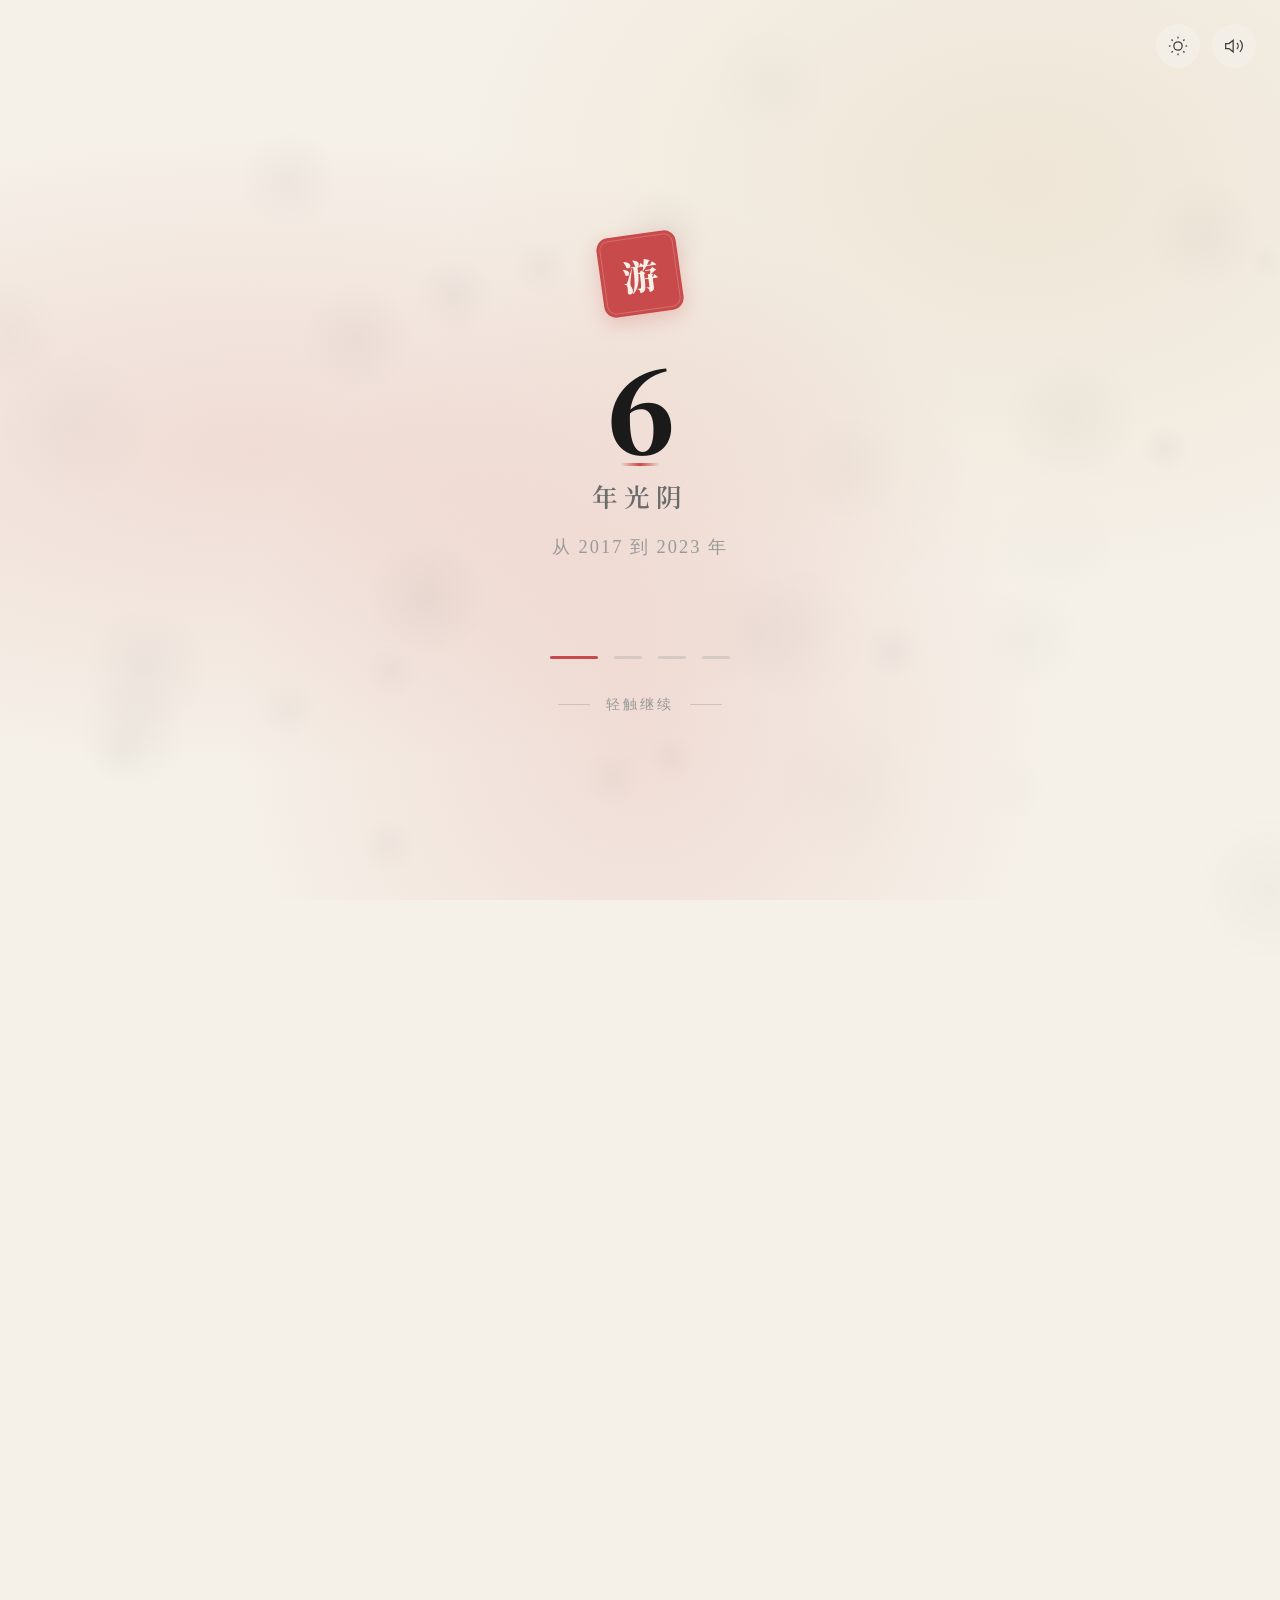
==== UI/index.html @ 69828334 "feat: 墨韵山水风格重设计 UI，安装 frontend-design skill - 新增 .claude/skills/frontend-design/SKILL.md (Anthropic " ====
<!doctype html>
<html lang="zh-CN">
	<head>
		<meta charset="UTF-8" />
		<meta
			name="viewport"
			content="width=device-width, initial-scale=1.0"
		/>
		<title>家庭旅游相册 · 足迹中国</title>
		<link
			rel="preconnect"
			href="https://fonts.googleapis.com"
		/>
		<link
			rel="preconnect"
			href="https://fonts.gstatic.com"
			crossorigin
		/>
		<link
			href="https://fonts.googleapis.com/css2?family=Noto+Serif+SC:wght@400;600;700;900&family=LXGW+WenKai:wght@300;400;700&display=swap"
			rel="stylesheet"
		/>
		<link
			rel="stylesheet"
			href="styles.css"
		/>
	</head>
	<body>
		<div id="app">
			<div class="global-controls">
				<button
					id="theme-toggle"
					class="control-btn"
					title="切换主题"
				>
					<svg
						class="icon-sun"
						viewBox="0 0 24 24"
						fill="none"
						stroke="currentColor"
						stroke-width="1.5"
					>
						<circle
							cx="12"
							cy="12"
							r="5"
						/>
						<line
							x1="12"
							y1="1"
							x2="12"
							y2="3"
						/>
						<line
							x1="12"
							y1="21"
							x2="12"
							y2="23"
						/>
						<line
							x1="4.22"
							y1="4.22"
							x2="5.64"
							y2="5.64"
						/>
						<line
							x1="18.36"
							y1="18.36"
							x2="19.78"
							y2="19.78"
						/>
						<line
							x1="1"
							y1="12"
							x2="3"
							y2="12"
						/>
						<line
							x1="21"
							y1="12"
							x2="23"
							y2="12"
						/>
						<line
							x1="4.22"
							y1="19.78"
							x2="5.64"
							y2="18.36"
						/>
						<line
							x1="18.36"
							y1="5.64"
							x2="19.78"
							y2="4.22"
						/>
					</svg>
					<svg
						class="icon-moon"
						viewBox="0 0 24 24"
						fill="none"
						stroke="currentColor"
						stroke-width="1.5"
					>
						<path d="M21 12.79A9 9 0 1111.21 3 7 7 0 0021 12.79z" />
					</svg>
				</button>
				<button
					id="music-toggle"
					class="control-btn"
					title="音乐控制"
				>
					<svg
						class="icon-volume"
						viewBox="0 0 24 24"
						fill="none"
						stroke="currentColor"
						stroke-width="1.5"
					>
						<polygon points="11 5 6 9 2 9 2 15 6 15 11 19 11 5" />
						<path d="M19.07 4.93a10 10 0 010 14.14M15.54 8.46a5 5 0 010 7.07" />
					</svg>
					<svg
						class="icon-mute"
						viewBox="0 0 24 24"
						fill="none"
						stroke="currentColor"
						stroke-width="1.5"
					>
						<polygon points="11 5 6 9 2 9 2 15 6 15 11 19 11 5" />
						<line
							x1="23"
							y1="9"
							x2="17"
							y2="15"
						/>
						<line
							x1="17"
							y1="9"
							x2="23"
							y2="15"
						/>
					</svg>
				</button>
			</div>

			<div
				id="intro-overlay"
				class="intro-overlay"
			>
				<div
					class="ink-canvas"
					id="ink-canvas"
				></div>
				<div class="intro-content">
					<div class="intro-slides">
						<div
							class="intro-slide active"
							data-slide="0"
						>
							<div class="slide-seal">游</div>
							<div
								class="slide-value"
								data-target="6"
							>
								0
							</div>
							<div class="slide-unit">年光阴</div>
							<div class="slide-description">从 2017 到 2023 年</div>
						</div>
						<div
							class="intro-slide"
							data-slide="1"
						>
							<div class="slide-seal">迹</div>
							<div
								class="slide-value"
								data-target="12"
							>
								0
							</div>
							<div class="slide-unit">座城市</div>
							<div class="slide-description">已游览 12 个城市</div>
						</div>
						<div
							class="intro-slide"
							data-slide="2"
						>
							<div class="slide-seal">中</div>
							<div
								class="slide-value"
								data-target="35"
							>
								0
							</div>
							<div class="slide-unit">% 覆盖</div>
							<div class="slide-description">中国覆盖率</div>
						</div>
						<div
							class="intro-slide"
							data-slide="3"
						>
							<div class="slide-seal">忆</div>
							<div
								class="slide-value"
								data-target="1286"
							>
								0
							</div>
							<div class="slide-unit">帧定格</div>
							<div class="slide-description">游玩最久：北京（8天）</div>
						</div>
					</div>
					<div class="slide-indicators">
						<span
							class="indicator active"
							data-index="0"
						></span>
						<span
							class="indicator"
							data-index="1"
						></span>
						<span
							class="indicator"
							data-index="2"
						></span>
						<span
							class="indicator"
							data-index="3"
						></span>
					</div>
					<div class="slide-hint">
						<span class="hint-line"></span>
						轻触继续
						<span class="hint-line"></span>
					</div>
					<button
						id="enter-btn"
						class="enter-btn"
					>
						<span class="enter-btn-text">开启旅程</span>
						<span class="enter-btn-icon">→</span>
					</button>
				</div>
			</div>

			<div
				id="main-content"
				class="main-content"
			>
				<header class="header">
					<div class="header-content">
						<div class="header-ornament"></div>
						<h1 class="header-title">足迹中国</h1>
						<p class="header-subtitle">家庭旅行相册</p>
						<div class="header-ornament"></div>
					</div>
				</header>

				<section class="stats-section">
					<div class="stat-card">
						<div class="stat-icon stat-icon--years">
							<svg
								viewBox="0 0 24 24"
								fill="none"
								stroke="currentColor"
								stroke-width="1.5"
							>
								<path
									d="M12 2L2 7l10 5 10-5-10-5zM2 17l10 5 10-5M2 12l10 5 10-5"
								/>
							</svg>
						</div>
						<div class="stat-content">
							<div
								class="stat-value"
								data-target="6"
							>
								0
							</div>
							<div class="stat-label">年</div>
							<div class="stat-highlight">从 2017 到 2023 年</div>
						</div>
					</div>
					<div class="stat-card">
						<div class="stat-icon stat-icon--cities">
							<svg
								viewBox="0 0 24 24"
								fill="none"
								stroke="currentColor"
								stroke-width="1.5"
							>
								<path d="M21 10c0 7-9 13-9 13s-9-6-9-13a9 9 0 0118 0z" />
								<circle
									cx="12"
									cy="10"
									r="3"
								/>
							</svg>
						</div>
						<div class="stat-content">
							<div
								class="stat-value"
								data-target="12"
							>
								0
							</div>
							<div class="stat-label">个城市</div>
							<div class="stat-highlight">已游览 12 个城市</div>
						</div>
					</div>
					<div class="stat-card">
						<div class="stat-icon stat-icon--coverage">
							<svg
								viewBox="0 0 24 24"
								fill="none"
								stroke="currentColor"
								stroke-width="1.5"
							>
								<path
									d="M3.055 11H5a2 2 0 012 2v1a2 2 0 002 2 2 2 0 012 2v2.945M8 3.935V5.5A2.5 2.5 0 0010.5 8h.5a2 2 0 012 2 2 2 0 104 0 2 2 0 012-2h1.064M15 20.488V18a2 2 0 012-2h3.064"
								/>
								<circle
									cx="12"
									cy="12"
									r="10"
								/>
							</svg>
						</div>
						<div class="stat-content">
							<div
								class="stat-value"
								data-target="35"
							>
								0
							</div>
							<div class="stat-label">%</div>
							<div class="stat-highlight">中国覆盖率</div>
						</div>
					</div>
					<div class="stat-card">
						<div class="stat-icon stat-icon--photos">
							<svg
								viewBox="0 0 24 24"
								fill="none"
								stroke="currentColor"
								stroke-width="1.5"
							>
								<rect
									x="3"
									y="3"
									width="18"
									height="18"
									rx="2"
									ry="2"
								/>
								<circle
									cx="8.5"
									cy="8.5"
									r="1.5"
								/>
								<polyline points="21 15 16 10 5 21" />
							</svg>
						</div>
						<div class="stat-content">
							<div
								class="stat-value"
								data-target="1286"
							>
								0
							</div>
							<div class="stat-label">张照片</div>
							<div class="stat-highlight">照片最多：北京</div>
						</div>
					</div>
				</section>

				<section class="main-section">
					<div class="map-container">
						<div class="map-header">
							<span class="map-header-line"></span>
							<span class="map-header-text">旅行地图</span>
							<span class="map-header-line"></span>
						</div>
						<div class="map-wrapper">
							<svg
								id="china-map"
								viewBox="0 0 800 600"
								class="china-map"
							>
								<path
									d="M200,150 L250,140 L300,150 L350,145 L400,140 L450,150 L500,145 L550,150 L600,140 L650,150 L700,145 L750,150 L750,200 L745,250 L750,300 L745,350 L750,400 L745,450 L750,500 L700,495 L650,500 L600,495 L550,500 L500,495 L450,500 L400,495 L350,500 L300,495 L250,500 L200,495 L150,500 L100,495 L50,500 L50,450 L55,400 L50,350 L55,300 L50,250 L55,200 L50,150 L100,145 L150,150 Z"
									fill="currentColor"
								/>
							</svg>
							<div
								id="map-markers"
								class="map-markers"
							></div>
						</div>
					</div>
					<div class="detail-panel">
						<div
							id="detail-empty"
							class="detail-empty"
						>
							<div class="detail-empty-seal">选</div>
							<p>请选择城市</p>
						</div>
						<div
							id="detail-content"
							class="detail-content"
							style="display: none"
						>
							<div class="detail-photo">
								<img
									id="detail-image"
									src=""
									alt="城市照片"
								/>
								<div class="detail-photo-overlay"></div>
							</div>
							<div class="detail-info">
								<h2
									id="detail-name"
									class="detail-name"
								></h2>
								<div class="detail-meta">
									<div class="meta-item">
										<svg
											viewBox="0 0 24 24"
											fill="none"
											stroke="currentColor"
											stroke-width="1.5"
										>
											<rect
												x="3"
												y="4"
												width="18"
												height="18"
												rx="2"
												ry="2"
											/>
											<line
												x1="16"
												y1="2"
												x2="16"
												y2="6"
											/>
											<line
												x1="8"
												y1="2"
												x2="8"
												y2="6"
											/>
											<line
												x1="3"
												y1="10"
												x2="21"
												y2="10"
											/>
										</svg>
										<span id="detail-time"></span>
									</div>
									<div class="meta-item">
										<svg
											viewBox="0 0 24 24"
											fill="none"
											stroke="currentColor"
											stroke-width="1.5"
										>
											<path d="M17 21v-2a4 4 0 00-4-4H5a4 4 0 00-4 4v2" />
											<circle
												cx="9"
												cy="7"
												r="4"
											/>
											<path
												d="M23 21v-2a4 4 0 00-3-3.87M16 3.13a4 4 0 010 7.75"
											/>
										</svg>
										<span id="detail-companions"></span>
									</div>
								</div>
								<p
									id="detail-description"
									class="detail-description"
								></p>
								<div class="detail-counter">
									<svg
										viewBox="0 0 24 24"
										fill="none"
										stroke="currentColor"
										stroke-width="1.5"
									>
										<rect
											x="3"
											y="3"
											width="18"
											height="18"
											rx="2"
											ry="2"
										/>
										<circle
											cx="8.5"
											cy="8.5"
											r="1.5"
										/>
										<polyline points="21 15 16 10 5 21" />
									</svg>
									<span id="detail-photos"></span> 张照片
								</div>
							</div>
						</div>
					</div>
				</section>

				<section class="timeline-section">
					<div class="timeline-header">
						<span class="timeline-header-line"></span>
						<h2 class="timeline-title">旅行时间线</h2>
						<span class="timeline-header-line"></span>
					</div>
					<div
						id="timeline"
						class="timeline"
					></div>
				</section>

				<footer class="footer">
					<div class="footer-ornament">◆</div>
					<div class="footer-content">
						<p>© 2024 家庭旅游相册 · 足迹中国</p>
						<p>墨韵山水 · 水墨旅行志</p>
					</div>
				</footer>
			</div>
		</div>

		<audio
			id="bg-music"
			loop
		>
			<source
				src="https://cdn.pixabay.com/download/audio/2022/05/27/audio_1808fbf07a.mp3?filename=relaxing-piano-music-27455.mp3"
				type="audio/mpeg"
			/>
		</audio>

		<script src="script.js"></script>
	</body>
</html>
---- UI/styles.css ----
:root {
	--ink-deep: #1a1a1a;
	--ink-medium: #3d3d3d;
	--ink-light: #6b6b6b;
	--ink-faint: #9a9a9a;
	--paper: #f5f0e8;
	--paper-warm: #ede6d8;
	--paper-card: rgba(245, 240, 232, 0.92);
	--paper-glass: rgba(245, 240, 232, 0.75);
	--cinnabar: #c94a4a;
	--cinnabar-light: rgba(201, 74, 74, 0.12);
	--gold: #c9a96e;
	--gold-light: rgba(201, 169, 110, 0.15);
	--seal-bg: #c94a4a;
	--shadow-ink: 0 4px 24px rgba(26, 26, 26, 0.06);
	--shadow-ink-hover: 0 12px 40px rgba(26, 26, 26, 0.1);
	--font-display: 'Noto Serif SC', 'Songti SC', 'SimSun', serif;
	--font-body: 'LXGW WenKai', 'Kaiti SC', 'KaiTi', serif;
	--radius-sm: 8px;
	--radius-md: 16px;
	--radius-lg: 24px;
	--primary-bg: var(--paper);
	--text-primary: var(--ink-deep);
	--text-secondary: var(--ink-faint);
	--text-muted: var(--ink-light);
	--card-bg: var(--paper-card);
	--border-color: rgba(26, 26, 26, 0.08);
}

[data-theme='dark'] {
	--ink-deep: #e8e0d0;
	--ink-medium: #b8b0a0;
	--ink-light: #8a8278;
	--ink-faint: #6a6258;
	--paper: #0f0e0c;
	--paper-warm: #1a1816;
	--paper-card: rgba(26, 24, 22, 0.92);
	--paper-glass: rgba(26, 24, 22, 0.75);
	--cinnabar: #d4605a;
	--cinnabar-light: rgba(212, 96, 90, 0.15);
	--gold: #d4b87a;
	--gold-light: rgba(212, 184, 122, 0.15);
	--seal-bg: #d4605a;
	--shadow-ink: 0 4px 24px rgba(0, 0, 0, 0.3);
	--shadow-ink-hover: 0 12px 40px rgba(0, 0, 0, 0.4);
	--primary-bg: var(--paper);
	--text-primary: var(--ink-deep);
	--text-secondary: var(--ink-faint);
	--card-bg: var(--paper-card);
	--border-color: rgba(232, 224, 208, 0.06);
}

* {
	margin: 0;
	padding: 0;
	box-sizing: border-box;
	border: none;
	outline: none;
}

body {
	font-family: var(--font-body);
	background: var(--paper);
	color: var(--ink-deep);
	min-height: 100vh;
	transition:
		background 0.6s ease,
		color 0.6s ease;
	overflow-x: hidden;
	-webkit-font-smoothing: antialiased;
}

#app {
	width: 100%;
	min-height: 100vh;
	position: relative;
}

.intro-overlay {
	position: fixed;
	top: 0;
	left: 0;
	width: 100%;
	height: 100%;
	background: var(--paper);
	display: flex;
	align-items: center;
	justify-content: center;
	z-index: 1000;
	transition:
		opacity 1.2s cubic-bezier(0.4, 0, 0.2, 1),
		visibility 1.2s ease;
}

.intro-overlay::before {
	content: '';
	position: absolute;
	top: 0;
	left: 0;
	width: 100%;
	height: 100%;
	background:
		radial-gradient(
			ellipse at 20% 50%,
			var(--cinnabar-light) 0%,
			transparent 50%
		),
		radial-gradient(ellipse at 80% 20%, var(--gold-light) 0%, transparent 40%),
		radial-gradient(
			ellipse at 50% 80%,
			var(--cinnabar-light) 0%,
			transparent 45%
		);
	pointer-events: none;
}

.intro-overlay.hidden {
	opacity: 0;
	visibility: hidden;
}

.ink-canvas {
	position: absolute;
	top: 0;
	left: 0;
	width: 100%;
	height: 100%;
	pointer-events: none;
	z-index: 1;
}

.intro-content {
	position: relative;
	z-index: 2;
	display: flex;
	flex-direction: column;
	align-items: center;
	justify-content: center;
}

.intro-slides {
	position: relative;
	width: 90vw;
	max-width: 700px;
	height: 420px;
}

.intro-slide {
	position: absolute;
	top: 0;
	left: 0;
	width: 100%;
	height: 100%;
	display: flex;
	flex-direction: column;
	align-items: center;
	justify-content: center;
	opacity: 0;
	transform: translateY(40px) scale(0.96);
	transition:
		opacity 1s cubic-bezier(0.4, 0, 0.2, 1),
		transform 1s cubic-bezier(0.4, 0, 0.2, 1);
}

.intro-slide.active {
	opacity: 1;
	transform: translateY(0) scale(1);
}

.slide-seal {
	width: 80px;
	height: 80px;
	background: var(--seal-bg);
	color: var(--paper);
	font-family: var(--font-display);
	font-size: 2.2rem;
	font-weight: 900;
	display: flex;
	align-items: center;
	justify-content: center;
	border-radius: 12px;
	margin-bottom: 36px;
	transform: rotate(-8deg);
	box-shadow: 0 6px 20px rgba(201, 74, 74, 0.25);
	position: relative;
}

.slide-seal::before {
	content: '';
	position: absolute;
	inset: 3px;
	border: 1.5px solid rgba(255, 255, 255, 0.2);
	border-radius: 9px;
}

.slide-value {
	font-family: var(--font-display);
	font-size: 7rem;
	font-weight: 900;
	color: var(--ink-deep);
	line-height: 1;
	letter-spacing: -2px;
	position: relative;
}

.slide-value::after {
	content: '';
	position: absolute;
	bottom: -4px;
	left: 50%;
	transform: translateX(-50%);
	width: 60%;
	height: 3px;
	background: linear-gradient(90deg, transparent, var(--cinnabar), transparent);
	border-radius: 2px;
}

.slide-unit {
	font-family: var(--font-display);
	font-size: 1.6rem;
	font-weight: 600;
	color: var(--ink-light);
	margin-top: 16px;
	letter-spacing: 6px;
}

.slide-description {
	font-family: var(--font-body);
	font-size: 1.15rem;
	color: var(--ink-faint);
	margin-top: 20px;
	letter-spacing: 2px;
}

.slide-indicators {
	display: flex;
	gap: 16px;
	margin-top: 50px;
}

.indicator {
	width: 28px;
	height: 3px;
	border-radius: 2px;
	background: var(--ink-faint);
	opacity: 0.3;
	transition: all 0.5s cubic-bezier(0.4, 0, 0.2, 1);
}

.indicator.active {
	opacity: 1;
	background: var(--cinnabar);
	width: 48px;
}

.slide-hint {
	display: flex;
	align-items: center;
	gap: 16px;
	margin-top: 36px;
	font-family: var(--font-body);
	font-size: 0.9rem;
	color: var(--ink-faint);
	letter-spacing: 3px;
	animation: hintPulse 3s ease-in-out infinite;
}

.hint-line {
	width: 32px;
	height: 1px;
	background: var(--ink-faint);
	opacity: 0.4;
}

@keyframes hintPulse {
	0%,
	100% {
		opacity: 0.6;
	}
	50% {
		opacity: 1;
	}
}

.enter-btn {
	margin-top: 32px;
	padding: 16px 52px;
	font-family: var(--font-display);
	font-size: 1.1rem;
	font-weight: 600;
	color: var(--paper);
	background: var(--ink-deep);
	border-radius: 60px;
	cursor: pointer;
	transition: all 0.4s cubic-bezier(0.4, 0, 0.2, 1);
	display: none;
	letter-spacing: 4px;
	position: relative;
	overflow: hidden;
}

.enter-btn::before {
	content: '';
	position: absolute;
	top: 0;
	left: -100%;
	width: 100%;
	height: 100%;
	background: linear-gradient(
		90deg,
		transparent,
		rgba(255, 255, 255, 0.1),
		transparent
	);
	transition: left 0.6s ease;
}

.enter-btn:hover::before {
	left: 100%;
}

.enter-btn:hover {
	transform: translateY(-2px);
	box-shadow: 0 8px 30px rgba(26, 26, 26, 0.2);
}

.enter-btn.visible {
	display: inline-flex;
	align-items: center;
	gap: 12px;
	animation: sealReveal 0.8s cubic-bezier(0.4, 0, 0.2, 1);
}

@keyframes sealReveal {
	from {
		opacity: 0;
		transform: translateY(20px) scale(0.9);
	}
	to {
		opacity: 1;
		transform: translateY(0) scale(1);
	}
}

.enter-btn-icon {
	font-size: 1.3rem;
	transition: transform 0.3s ease;
}

.enter-btn:hover .enter-btn-icon {
	transform: translateX(4px);
}

.main-content {
	opacity: 0;
	visibility: hidden;
	transition:
		opacity 1s cubic-bezier(0.4, 0, 0.2, 1),
		visibility 1s ease;
}

.main-content.visible {
	opacity: 1;
	visibility: visible;
}

.header {
	padding: 50px 60px 20px;
}

.header-content {
	max-width: 1400px;
	margin: 0 auto;
	display: flex;
	justify-content: center;
	align-items: center;
	gap: 24px;
}

.header-ornament {
	width: 60px;
	height: 1px;
	background: linear-gradient(
		90deg,
		transparent,
		var(--ink-faint),
		transparent
	);
}

.header-title {
	font-family: var(--font-display);
	font-size: 2.4rem;
	font-weight: 900;
	color: var(--ink-deep);
	letter-spacing: 8px;
	position: relative;
}

.header-title::after {
	content: '';
	position: absolute;
	bottom: -8px;
	left: 50%;
	transform: translateX(-50%);
	width: 40px;
	height: 2px;
	background: var(--cinnabar);
	border-radius: 1px;
}

.header-subtitle {
	font-family: var(--font-body);
	font-size: 1rem;
	color: var(--ink-faint);
	letter-spacing: 4px;
	margin-top: 14px;
	text-align: center;
	display: none;
}

.global-controls {
	position: fixed;
	top: 24px;
	right: 24px;
	display: flex;
	gap: 12px;
	z-index: 2000;
	animation: fadeIn 0.8s ease 2s forwards;
	opacity: 0;
}

@keyframes fadeIn {
	to {
		opacity: 1;
	}
}

.control-btn {
	width: 44px;
	height: 44px;
	border-radius: 50%;
	cursor: pointer;
	display: flex;
	align-items: center;
	justify-content: center;
	transition: all 0.4s cubic-bezier(0.4, 0, 0.2, 1);
	background: var(--paper-glass);
	backdrop-filter: blur(12px);
	-webkit-backdrop-filter: blur(12px);
}

.control-btn:hover {
	background: var(--card-bg);
	transform: scale(1.08);
}

.control-btn svg {
	width: 20px;
	height: 20px;
	color: var(--ink-medium);
}

.control-btn .icon-sun,
.control-btn .icon-volume {
	display: block;
}

.control-btn .icon-moon,
.control-btn .icon-mute {
	display: none;
}

[data-theme='dark'] .control-btn .icon-sun,
[data-theme='dark'] .control-btn .icon-volume {
	display: none;
}

[data-theme='dark'] .control-btn .icon-moon,
[data-theme='dark'] .control-btn .icon-mute {
	display: block;
}

.control-btn.muted .icon-volume {
	display: none;
}

.control-btn.muted .icon-mute {
	display: block;
	color: var(--cinnabar);
}

.stats-section {
	max-width: 1400px;
	margin: 48px auto;
	padding: 0 60px;
	display: grid;
	grid-template-columns: repeat(4, 1fr);
	gap: 24px;
	opacity: 0;
	animation: slideUp 1s cubic-bezier(0.4, 0, 0.2, 1) 0.3s forwards;
}

@keyframes slideUp {
	from {
		opacity: 0;
		transform: translateY(30px);
	}
	to {
		opacity: 1;
		transform: translateY(0);
	}
}

.stat-card {
	background: var(--card-bg);
	backdrop-filter: blur(16px);
	-webkit-backdrop-filter: blur(16px);
	border-radius: var(--radius-lg);
	padding: 28px 24px;
	display: flex;
	flex-direction: column;
	align-items: center;
	text-align: center;
	gap: 16px;
	transition: all 0.4s cubic-bezier(0.4, 0, 0.2, 1);
	box-shadow: var(--shadow-ink);
	position: relative;
	overflow: hidden;
}

.stat-card::before {
	content: '';
	position: absolute;
	top: 0;
	left: 0;
	right: 0;
	height: 2px;
	background: linear-gradient(
		90deg,
		transparent,
		var(--cinnabar-light),
		transparent
	);
	opacity: 0;
	transition: opacity 0.4s ease;
}

.stat-card:hover {
	transform: translateY(-6px);
	box-shadow: var(--shadow-ink-hover);
}

.stat-card:hover::before {
	opacity: 1;
}

.stat-icon {
	width: 56px;
	height: 56px;
	border-radius: 14px;
	display: flex;
	align-items: center;
	justify-content: center;
	flex-shrink: 0;
	transition: transform 0.4s ease;
}

.stat-card:hover .stat-icon {
	transform: scale(1.1);
}

.stat-icon--years {
	background: linear-gradient(135deg, var(--cinnabar-light), var(--gold-light));
	color: var(--cinnabar);
}

.stat-icon--cities {
	background: linear-gradient(135deg, var(--gold-light), var(--cinnabar-light));
	color: var(--gold);
}

.stat-icon--coverage {
	background: linear-gradient(
		135deg,
		var(--cinnabar-light),
		var(--cinnabar-light)
	);
	color: var(--cinnabar);
}

.stat-icon--photos {
	background: linear-gradient(135deg, var(--gold-light), var(--gold-light));
	color: var(--gold);
}

.stat-icon svg {
	width: 26px;
	height: 26px;
}

.stat-content {
	flex: 1;
}

.stat-value {
	font-family: var(--font-display);
	font-size: 3rem;
	font-weight: 900;
	color: var(--ink-deep);
	line-height: 1;
	letter-spacing: -1px;
}

.stat-label {
	font-family: var(--font-display);
	font-size: 1rem;
	color: var(--ink-faint);
	margin-top: 6px;
	letter-spacing: 2px;
}

.stat-highlight {
	font-family: var(--font-body);
	font-size: 0.85rem;
	color: var(--cinnabar);
	margin-top: 10px;
	letter-spacing: 1px;
}

.main-section {
	max-width: 1400px;
	margin: 0 auto 48px;
	padding: 0 60px;
	display: grid;
	grid-template-columns: 1fr 380px;
	gap: 28px;
	opacity: 0;
	animation: slideUp 1s cubic-bezier(0.4, 0, 0.2, 1) 0.6s forwards;
}

.map-container {
	background: var(--card-bg);
	backdrop-filter: blur(16px);
	-webkit-backdrop-filter: blur(16px);
	border-radius: var(--radius-lg);
	padding: 24px;
	box-shadow: var(--shadow-ink);
	position: relative;
	overflow: hidden;
}

.map-container::after {
	content: '';
	position: absolute;
	bottom: 0;
	right: 0;
	width: 200px;
	height: 200px;
	background: radial-gradient(
		circle,
		var(--cinnabar-light) 0%,
		transparent 70%
	);
	pointer-events: none;
	opacity: 0.5;
}

.map-header {
	display: flex;
	align-items: center;
	gap: 16px;
	margin-bottom: 20px;
}

.map-header-line {
	flex: 1;
	height: 1px;
	background: linear-gradient(
		90deg,
		transparent,
		var(--border-color),
		transparent
	);
}

.map-header-text {
	font-family: var(--font-display);
	font-size: 0.85rem;
	color: var(--ink-faint);
	letter-spacing: 4px;
}

.map-wrapper {
	position: relative;
	width: 100%;
	height: 480px;
}

.china-map {
	width: 100%;
	height: 100%;
	color: var(--ink-deep);
	opacity: 0.04;
}

.map-markers {
	position: absolute;
	top: 0;
	left: 0;
	width: 100%;
	height: 100%;
}

.map-marker {
	position: absolute;
	width: 14px;
	height: 14px;
	border-radius: 50%;
	background: var(--ink-medium);
	cursor: pointer;
	transition: all 0.4s cubic-bezier(0.4, 0, 0.2, 1);
	animation: markerDrop 0.6s cubic-bezier(0.34, 1.56, 0.64, 1) forwards;
	opacity: 0;
}

.map-marker::before {
	content: '';
	position: absolute;
	inset: -6px;
	border-radius: 50%;
	border: 1px solid var(--ink-medium);
	opacity: 0;
	transition: all 0.4s ease;
	animation: markerRipple 2s ease-in-out infinite;
}

@keyframes markerDrop {
	from {
		transform: scale(0) translateY(-20px);
		opacity: 0;
	}
	to {
		transform: scale(1) translateY(0);
		opacity: 1;
	}
}

@keyframes markerRipple {
	0%,
	100% {
		transform: scale(1);
		opacity: 0;
	}
	50% {
		transform: scale(1.5);
		opacity: 0.3;
	}
}

.map-marker:hover,
.map-marker.active {
	background: var(--cinnabar);
	transform: scale(1.4);
	box-shadow: 0 0 20px rgba(201, 74, 74, 0.3);
}

.map-marker:hover::before,
.map-marker.active::before {
	border-color: var(--cinnabar);
	opacity: 0.5;
	animation: none;
	transform: scale(1.8);
}

.map-marker::after {
	content: attr(data-name);
	position: absolute;
	bottom: calc(100% + 12px);
	left: 50%;
	transform: translateX(-50%);
	padding: 6px 14px;
	background: var(--card-bg);
	backdrop-filter: blur(12px);
	-webkit-backdrop-filter: blur(12px);
	border-radius: var(--radius-sm);
	font-family: var(--font-display);
	font-size: 0.85rem;
	font-weight: 600;
	color: var(--ink-deep);
	white-space: nowrap;
	opacity: 0;
	visibility: hidden;
	transition: all 0.3s cubic-bezier(0.4, 0, 0.2, 1);
	box-shadow: var(--shadow-ink);
	letter-spacing: 2px;
}

.map-marker:hover::after {
	opacity: 1;
	visibility: visible;
	bottom: calc(100% + 16px);
}

.detail-panel {
	background: var(--card-bg);
	backdrop-filter: blur(16px);
	-webkit-backdrop-filter: blur(16px);
	border-radius: var(--radius-lg);
	overflow: hidden;
	display: flex;
	flex-direction: column;
	box-shadow: var(--shadow-ink);
	transition: all 0.4s ease;
}

.detail-empty {
	flex: 1;
	display: flex;
	flex-direction: column;
	align-items: center;
	justify-content: center;
	padding: 60px 40px;
	color: var(--ink-faint);
}

.detail-empty-seal {
	width: 64px;
	height: 64px;
	background: var(--cinnabar-light);
	color: var(--cinnabar);
	font-family: var(--font-display);
	font-size: 1.6rem;
	font-weight: 900;
	display: flex;
	align-items: center;
	justify-content: center;
	border-radius: 12px;
	margin-bottom: 20px;
	transform: rotate(-6deg);
}

.detail-empty p {
	font-family: var(--font-body);
	font-size: 1.1rem;
	letter-spacing: 3px;
}

.detail-content {
	display: flex;
	flex-direction: column;
	animation: contentFade 0.6s cubic-bezier(0.4, 0, 0.2, 1);
}

@keyframes contentFade {
	from {
		opacity: 0;
		transform: translateY(12px);
	}
	to {
		opacity: 1;
		transform: translateY(0);
	}
}

.detail-photo {
	height: 220px;
	overflow: hidden;
	position: relative;
}

.detail-photo img {
	width: 100%;
	height: 100%;
	object-fit: cover;
	transition: transform 0.6s ease;
}

.detail-card:hover .detail-photo img {
	transform: scale(1.05);
}

.detail-photo-overlay {
	position: absolute;
	bottom: 0;
	left: 0;
	width: 100%;
	height: 60%;
	background: linear-gradient(to top, var(--card-bg), transparent);
	pointer-events: none;
}

.detail-info {
	padding: 24px 28px 28px;
	flex: 1;
	overflow-y: auto;
}

.detail-name {
	font-family: var(--font-display);
	font-size: 1.8rem;
	font-weight: 900;
	margin-bottom: 16px;
	color: var(--ink-deep);
	letter-spacing: 4px;
	position: relative;
	display: inline-block;
}

.detail-name::after {
	content: '';
	position: absolute;
	bottom: -4px;
	left: 0;
	width: 32px;
	height: 2px;
	background: var(--cinnabar);
	border-radius: 1px;
}

.detail-meta {
	display: flex;
	gap: 20px;
	margin-bottom: 20px;
}

.meta-item {
	display: flex;
	align-items: center;
	gap: 8px;
	font-family: var(--font-body);
	font-size: 0.9rem;
	color: var(--ink-light);
	letter-spacing: 1px;
}

.meta-item svg {
	width: 16px;
	height: 16px;
	color: var(--ink-faint);
}

.detail-description {
	font-family: var(--font-body);
	font-size: 1rem;
	line-height: 2;
	color: var(--ink-medium);
	margin-bottom: 20px;
	letter-spacing: 0.5px;
}

.detail-counter {
	display: inline-flex;
	align-items: center;
	gap: 8px;
	padding: 10px 20px;
	border-radius: 40px;
	font-family: var(--font-display);
	font-size: 0.85rem;
	color: var(--cinnabar);
	font-weight: 600;
	background: var(--cinnabar-light);
	letter-spacing: 1px;
}

.detail-counter svg {
	width: 14px;
	height: 14px;
}

.timeline-section {
	max-width: 1400px;
	margin: 0 auto 48px;
	padding: 0 60px;
}

.timeline-header {
	display: flex;
	align-items: center;
	gap: 24px;
	margin-bottom: 48px;
}

.timeline-header-line {
	flex: 1;
	height: 1px;
	background: linear-gradient(
		90deg,
		transparent,
		var(--border-color),
		transparent
	);
}

.timeline-title {
	font-family: var(--font-display);
	font-size: 1.3rem;
	font-weight: 700;
	color: var(--ink-deep);
	letter-spacing: 6px;
}

.timeline {
	position: relative;
	padding-left: 48px;
}

.timeline::before {
	content: '';
	position: absolute;
	left: 12px;
	top: 0;
	bottom: 0;
	width: 1px;
	background: linear-gradient(
		to bottom,
		var(--cinnabar-light),
		var(--border-color),
		var(--cinnabar-light)
	);
}

.timeline-year {
	position: relative;
	margin-bottom: 48px;
}

.timeline-year:last-child {
	margin-bottom: 0;
}

.timeline-dot {
	position: absolute;
	left: -42px;
	top: 6px;
	width: 10px;
	height: 10px;
	border-radius: 50%;
	background: var(--cinnabar);
	box-shadow: 0 0 0 4px var(--cinnabar-light);
}

.timeline-year-label {
	font-family: var(--font-display);
	font-size: 2rem;
	font-weight: 900;
	color: var(--ink-deep);
	margin-bottom: 20px;
	letter-spacing: 4px;
	position: relative;
	display: inline-block;
}

.timeline-year-label::after {
	content: '年';
	font-size: 0.9rem;
	font-weight: 400;
	color: var(--ink-faint);
	margin-left: 4px;
	letter-spacing: 0;
}

.timeline-cities {
	display: flex;
	flex-direction: column;
	gap: 12px;
}

.timeline-city {
	padding: 16px 20px;
	background: var(--card-bg);
	backdrop-filter: blur(12px);
	-webkit-backdrop-filter: blur(12px);
	border-radius: var(--radius-md);
	display: flex;
	align-items: center;
	gap: 16px;
	transition: all 0.4s cubic-bezier(0.4, 0, 0.2, 1);
	cursor: pointer;
	box-shadow: var(--shadow-ink);
}

.timeline-city:hover {
	transform: translateX(8px);
	box-shadow: var(--shadow-ink-hover);
}

.timeline-city-photo {
	width: 52px;
	height: 52px;
	border-radius: 12px;
	overflow: hidden;
	flex-shrink: 0;
}

.timeline-city-photo img {
	width: 100%;
	height: 100%;
	object-fit: cover;
}

.timeline-city-info {
	flex: 1;
}

.timeline-city-name {
	font-family: var(--font-display);
	font-size: 1.05rem;
	font-weight: 700;
	color: var(--ink-deep);
	letter-spacing: 2px;
}

.timeline-city-meta {
	font-family: var(--font-body);
	font-size: 0.8rem;
	color: var(--ink-faint);
	margin-top: 4px;
	letter-spacing: 1px;
}

.timeline-city-count {
	font-family: var(--font-display);
	font-size: 0.8rem;
	color: var(--cinnabar);
	white-space: nowrap;
	letter-spacing: 1px;
}

.footer {
	padding: 40px 60px 32px;
	opacity: 0;
	animation: fadeIn 1s ease 0.8s forwards;
}

.footer-ornament {
	text-align: center;
	color: var(--ink-faint);
	font-size: 0.6rem;
	margin-bottom: 16px;
	letter-spacing: 12px;
	opacity: 0.4;
}

.footer-content {
	max-width: 1400px;
	margin: 0 auto;
	text-align: center;
	color: var(--ink-faint);
	font-family: var(--font-body);
	font-size: 0.85rem;
	letter-spacing: 2px;
}

.footer-content p {
	margin: 4px 0;
}

@media (max-width: 1024px) {
	.stats-section {
		grid-template-columns: repeat(2, 1fr);
	}

	.main-section {
		grid-template-columns: 1fr;
	}

	.detail-panel {
		order: -1;
	}
}

@media (max-width: 768px) {
	.header {
		padding: 30px 24px 16px;
	}

	.header-title {
		font-size: 1.8rem;
		letter-spacing: 4px;
	}

	.header-ornament {
		width: 32px;
	}

	.stats-section {
		padding: 0 24px;
		grid-template-columns: 1fr;
		gap: 16px;
	}

	.stat-card {
		flex-direction: row;
		text-align: left;
		padding: 20px;
		gap: 16px;
	}

	.main-section {
		padding: 0 24px;
	}

	.map-wrapper {
		height: 360px;
	}

	.timeline-section {
		padding: 0 24px;
	}

	.footer {
		padding: 30px 24px;
	}

	.intro-slides {
		height: 380px;
	}

	.slide-value {
		font-size: 5rem;
	}

	.slide-seal {
		width: 60px;
		height: 60px;
		font-size: 1.6rem;
	}
}

@media (max-width: 480px) {
	.header {
		padding: 20px 16px 12px;
	}

	.header-title {
		font-size: 1.4rem;
		letter-spacing: 2px;
	}

	.header-ornament {
		display: none;
	}

	.header-subtitle {
		display: block;
	}

	.header-content {
		flex-direction: column;
		gap: 8px;
	}

	.stats-section {
		padding: 0 16px;
	}

	.main-section {
		padding: 0 16px;
	}

	.timeline-section {
		padding: 0 16px;
	}

	.footer {
		padding: 20px 16px;
	}

	.intro-slides {
		height: 340px;
	}

	.slide-value {
		font-size: 4rem;
	}

	.slide-seal {
		width: 52px;
		height: 52px;
		font-size: 1.4rem;
		margin-bottom: 24px;
	}

	.slide-unit {
		font-size: 1.2rem;
	}
}
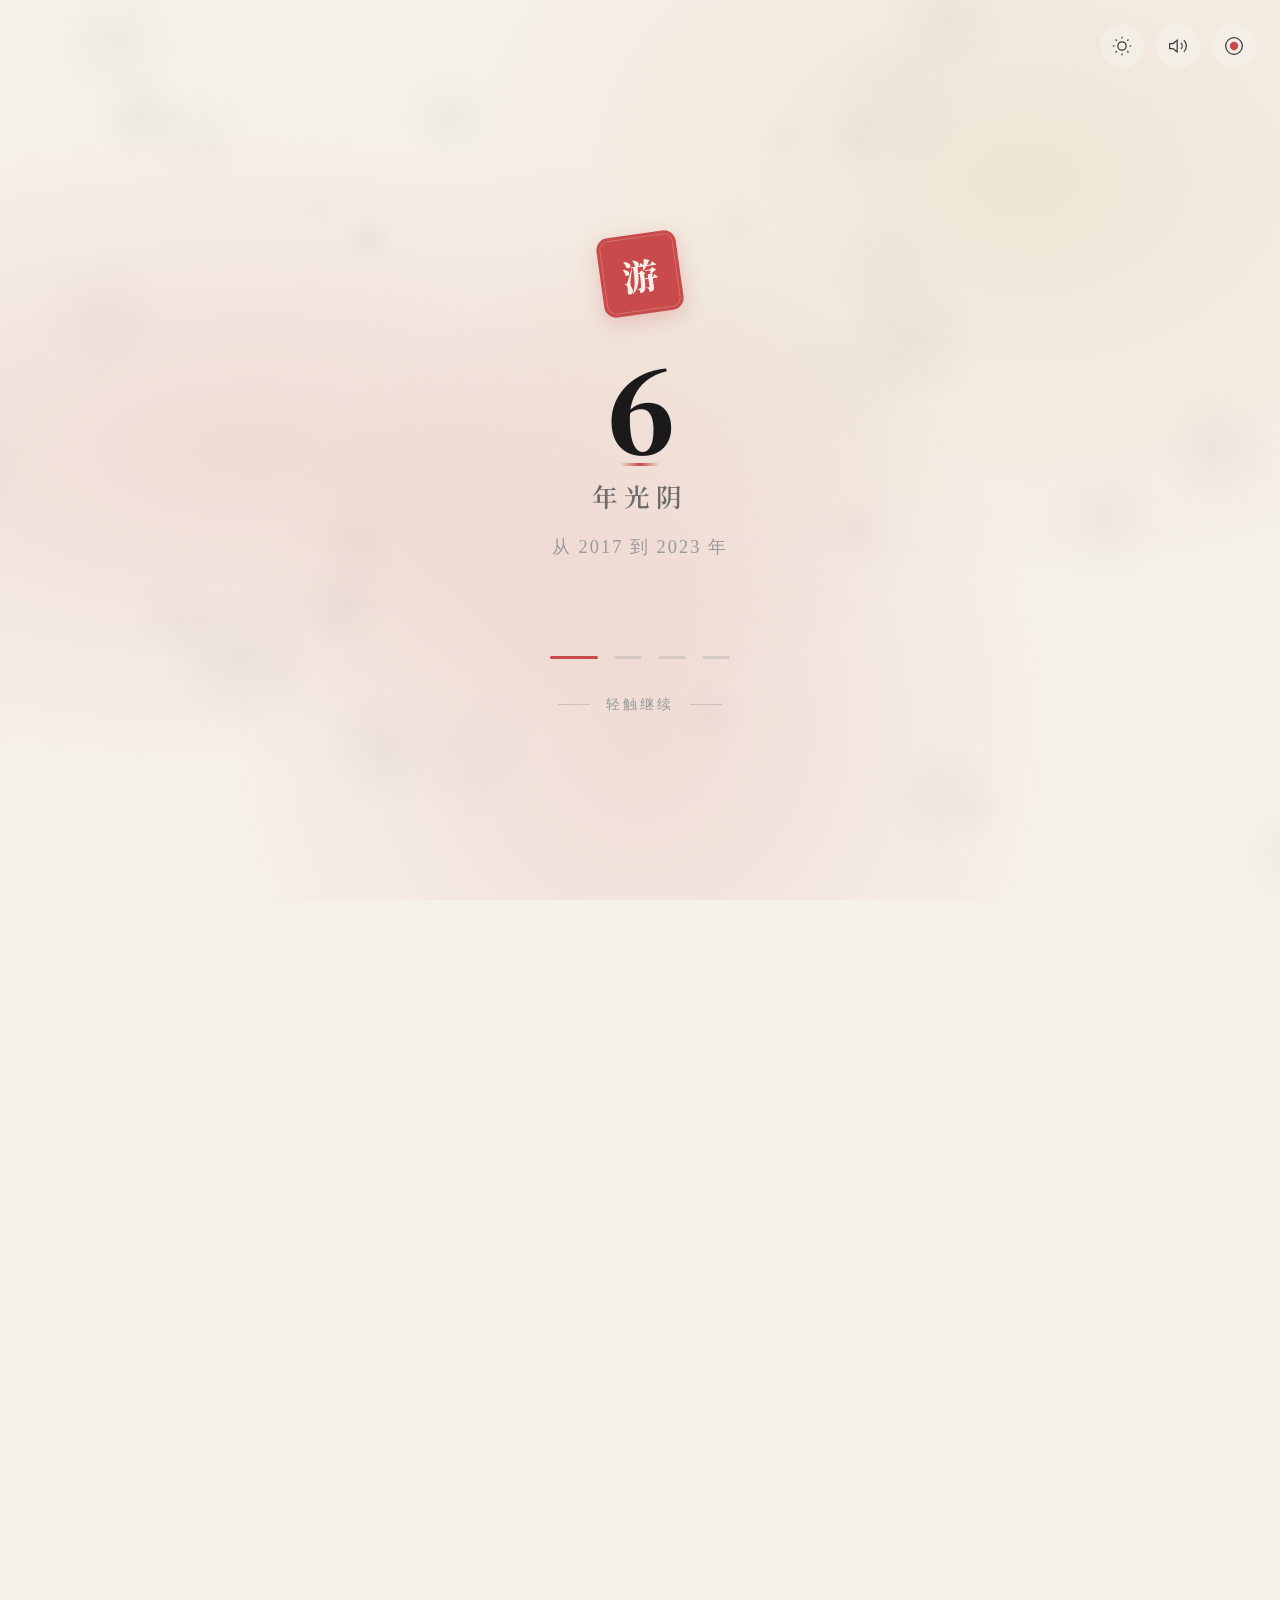
==== commit 01830ee2: "feat: 主题色可配置系统 + H5 响应式优化 - 新增 6 种主题色预设: 朱砂红/松石青/琥珀金/墨翠绿/靛蓝/紫檀 - CSS 变量 --accent 体系替代硬编码颜色值 - 右上角添加调" ====
--- a/UI/index.html
+++ b/UI/index.html
@@ -141,6 +141,75 @@
 						/>
 					</svg>
 				</button>
+				<div class="accent-picker-wrap">
+					<button
+						id="accent-toggle"
+						class="control-btn"
+						title="主题色"
+					>
+						<svg
+							viewBox="0 0 24 24"
+							fill="none"
+							stroke="currentColor"
+							stroke-width="1.5"
+						>
+							<circle
+								cx="12"
+								cy="12"
+								r="10"
+							/>
+							<circle
+								id="accent-preview"
+								cx="12"
+								cy="12"
+								r="5"
+								fill="var(--accent)"
+								stroke="none"
+							/>
+						</svg>
+					</button>
+					<div
+						id="accent-panel"
+						class="accent-panel"
+					>
+						<div
+							class="accent-option active"
+							data-accent="cinnabar"
+							data-color="#C94A4A"
+							title="朱砂红"
+						></div>
+						<div
+							class="accent-option"
+							data-accent="turquoise"
+							data-color="#2BA8A0"
+							title="松石青"
+						></div>
+						<div
+							class="accent-option"
+							data-accent="amber"
+							data-color="#C9963E"
+							title="琥珀金"
+						></div>
+						<div
+							class="accent-option"
+							data-accent="jade"
+							data-color="#4A9E6B"
+							title="墨翠绿"
+						></div>
+						<div
+							class="accent-option"
+							data-accent="indigo"
+							data-color="#4A6FC9"
+							title="靛蓝"
+						></div>
+						<div
+							class="accent-option"
+							data-accent="rosewood"
+							data-color="#8B4AC9"
+							title="紫檀"
+						></div>
+					</div>
+				</div>
 			</div>
 
 			<div
@@ -541,7 +610,7 @@
 			loop
 		>
 			<source
-				src="https://cdn.pixabay.com/download/audio/2022/05/27/audio_1808fbf07a.mp3?filename=relaxing-piano-music-27455.mp3"
+				src="https://cdn.pixabay.com/download/audio/2024/11/04/audio_4956b4ece1.mp3?filename=happy-upbeat-whistling-277321.mp3"
 				type="audio/mpeg"
 			/>
 		</audio>
--- a/UI/styles.css
+++ b/UI/styles.css
@@ -7,11 +7,8 @@
 	--paper-warm: #ede6d8;
 	--paper-card: rgba(245, 240, 232, 0.92);
 	--paper-glass: rgba(245, 240, 232, 0.75);
-	--cinnabar: #c94a4a;
-	--cinnabar-light: rgba(201, 74, 74, 0.12);
 	--gold: #c9a96e;
 	--gold-light: rgba(201, 169, 110, 0.15);
-	--seal-bg: #c94a4a;
 	--shadow-ink: 0 4px 24px rgba(26, 26, 26, 0.06);
 	--shadow-ink-hover: 0 12px 40px rgba(26, 26, 26, 0.1);
 	--font-display: 'Noto Serif SC', 'Songti SC', 'SimSun', serif;
@@ -27,6 +24,42 @@
 	--border-color: rgba(26, 26, 26, 0.08);
 }
 
+[data-accent='cinnabar'] {
+	--accent: #c94a4a;
+	--accent-light: rgba(201, 74, 74, 0.12);
+	--accent-shadow: rgba(201, 74, 74, 0.25);
+}
+
+[data-accent='turquoise'] {
+	--accent: #2ba8a0;
+	--accent-light: rgba(43, 168, 160, 0.12);
+	--accent-shadow: rgba(43, 168, 160, 0.25);
+}
+
+[data-accent='amber'] {
+	--accent: #c9963e;
+	--accent-light: rgba(201, 150, 62, 0.12);
+	--accent-shadow: rgba(201, 150, 62, 0.25);
+}
+
+[data-accent='jade'] {
+	--accent: #4a9e6b;
+	--accent-light: rgba(74, 158, 107, 0.12);
+	--accent-shadow: rgba(74, 158, 107, 0.25);
+}
+
+[data-accent='indigo'] {
+	--accent: #4a6fc9;
+	--accent-light: rgba(74, 111, 201, 0.12);
+	--accent-shadow: rgba(74, 111, 201, 0.25);
+}
+
+[data-accent='rosewood'] {
+	--accent: #8b4ac9;
+	--accent-light: rgba(139, 74, 201, 0.12);
+	--accent-shadow: rgba(139, 74, 201, 0.25);
+}
+
 [data-theme='dark'] {
 	--ink-deep: #e8e0d0;
 	--ink-medium: #b8b0a0;
@@ -36,11 +69,8 @@
 	--paper-warm: #1a1816;
 	--paper-card: rgba(26, 24, 22, 0.92);
 	--paper-glass: rgba(26, 24, 22, 0.75);
-	--cinnabar: #d4605a;
-	--cinnabar-light: rgba(212, 96, 90, 0.15);
 	--gold: #d4b87a;
 	--gold-light: rgba(212, 184, 122, 0.15);
-	--seal-bg: #d4605a;
 	--shadow-ink: 0 4px 24px rgba(0, 0, 0, 0.3);
 	--shadow-ink-hover: 0 12px 40px rgba(0, 0, 0, 0.4);
 	--primary-bg: var(--paper);
@@ -102,15 +132,11 @@
 	background:
 		radial-gradient(
 			ellipse at 20% 50%,
-			var(--cinnabar-light) 0%,
+			var(--accent-light) 0%,
 			transparent 50%
 		),
 		radial-gradient(ellipse at 80% 20%, var(--gold-light) 0%, transparent 40%),
-		radial-gradient(
-			ellipse at 50% 80%,
-			var(--cinnabar-light) 0%,
-			transparent 45%
-		);
+		radial-gradient(ellipse at 50% 80%, var(--accent-light) 0%, transparent 45%);
 	pointer-events: none;
 }
 
@@ -170,7 +196,7 @@
 .slide-seal {
 	width: 80px;
 	height: 80px;
-	background: var(--seal-bg);
+	background: var(--accent);
 	color: var(--paper);
 	font-family: var(--font-display);
 	font-size: 2.2rem;
@@ -181,7 +207,7 @@
 	border-radius: 12px;
 	margin-bottom: 36px;
 	transform: rotate(-8deg);
-	box-shadow: 0 6px 20px rgba(201, 74, 74, 0.25);
+	box-shadow: 0 6px 20px var(--accent-shadow);
 	position: relative;
 }
 
@@ -211,7 +237,7 @@
 	transform: translateX(-50%);
 	width: 60%;
 	height: 3px;
-	background: linear-gradient(90deg, transparent, var(--cinnabar), transparent);
+	background: linear-gradient(90deg, transparent, var(--accent), transparent);
 	border-radius: 2px;
 }
 
@@ -249,7 +275,7 @@
 
 .indicator.active {
 	opacity: 1;
-	background: var(--cinnabar);
+	background: var(--accent);
 	width: 48px;
 }
 
@@ -405,7 +431,7 @@
 	transform: translateX(-50%);
 	width: 40px;
 	height: 2px;
-	background: var(--cinnabar);
+	background: var(--accent);
 	border-radius: 1px;
 }
 
@@ -487,7 +513,84 @@
 
 .control-btn.muted .icon-mute {
 	display: block;
-	color: var(--cinnabar);
+	color: var(--accent);
+}
+
+.accent-picker-wrap {
+	position: relative;
+}
+
+.accent-panel {
+	position: absolute;
+	top: calc(100% + 12px);
+	right: 0;
+	display: grid;
+	grid-template-columns: repeat(6, 1fr);
+	gap: 8px;
+	padding: 12px 16px;
+	background: var(--card-bg);
+	backdrop-filter: blur(16px);
+	-webkit-backdrop-filter: blur(16px);
+	border-radius: var(--radius-md);
+	box-shadow: var(--shadow-ink-hover);
+	opacity: 0;
+	visibility: hidden;
+	transform: translateY(-8px) scale(0.95);
+	transition: all 0.3s cubic-bezier(0.4, 0, 0.2, 1);
+	pointer-events: none;
+}
+
+.accent-panel.open {
+	opacity: 1;
+	visibility: visible;
+	transform: translateY(0) scale(1);
+	pointer-events: auto;
+}
+
+.accent-option {
+	width: 28px;
+	height: 28px;
+	border-radius: 50%;
+	cursor: pointer;
+	transition: all 0.3s cubic-bezier(0.4, 0, 0.2, 1);
+	position: relative;
+	border: 2px solid transparent;
+}
+
+.accent-option:hover {
+	transform: scale(1.2);
+}
+
+.accent-option.active {
+	border-color: var(--ink-deep);
+	transform: scale(1.15);
+}
+
+.accent-option.active::after {
+	content: '';
+	position: absolute;
+	inset: -5px;
+	border-radius: 50%;
+	border: 1.5px solid var(--ink-faint);
+}
+
+.accent-option[data-accent='cinnabar'] {
+	background: #c94a4a;
+}
+.accent-option[data-accent='turquoise'] {
+	background: #2ba8a0;
+}
+.accent-option[data-accent='amber'] {
+	background: #c9963e;
+}
+.accent-option[data-accent='jade'] {
+	background: #4a9e6b;
+}
+.accent-option[data-accent='indigo'] {
+	background: #4a6fc9;
+}
+.accent-option[data-accent='rosewood'] {
+	background: #8b4ac9;
 }
 
 .stats-section {
@@ -539,7 +642,7 @@
 	background: linear-gradient(
 		90deg,
 		transparent,
-		var(--cinnabar-light),
+		var(--accent-light),
 		transparent
 	);
 	opacity: 0;
@@ -571,22 +674,18 @@
 }
 
 .stat-icon--years {
-	background: linear-gradient(135deg, var(--cinnabar-light), var(--gold-light));
-	color: var(--cinnabar);
+	background: linear-gradient(135deg, var(--accent-light), var(--gold-light));
+	color: var(--accent);
 }
 
 .stat-icon--cities {
-	background: linear-gradient(135deg, var(--gold-light), var(--cinnabar-light));
+	background: linear-gradient(135deg, var(--gold-light), var(--accent-light));
 	color: var(--gold);
 }
 
 .stat-icon--coverage {
-	background: linear-gradient(
-		135deg,
-		var(--cinnabar-light),
-		var(--cinnabar-light)
-	);
-	color: var(--cinnabar);
+	background: linear-gradient(135deg, var(--accent-light), var(--accent-light));
+	color: var(--accent);
 }
 
 .stat-icon--photos {
@@ -623,7 +722,7 @@
 .stat-highlight {
 	font-family: var(--font-body);
 	font-size: 0.85rem;
-	color: var(--cinnabar);
+	color: var(--accent);
 	margin-top: 10px;
 	letter-spacing: 1px;
 }
@@ -657,11 +756,7 @@
 	right: 0;
 	width: 200px;
 	height: 200px;
-	background: radial-gradient(
-		circle,
-		var(--cinnabar-light) 0%,
-		transparent 70%
-	);
+	background: radial-gradient(circle, var(--accent-light) 0%, transparent 70%);
 	pointer-events: none;
 	opacity: 0.5;
 }
@@ -760,14 +855,14 @@
 
 .map-marker:hover,
 .map-marker.active {
-	background: var(--cinnabar);
+	background: var(--accent);
 	transform: scale(1.4);
-	box-shadow: 0 0 20px rgba(201, 74, 74, 0.3);
+	box-shadow: 0 0 20px var(--accent-shadow);
 }
 
 .map-marker:hover::before,
 .map-marker.active::before {
-	border-color: var(--cinnabar);
+	border-color: var(--accent);
 	opacity: 0.5;
 	animation: none;
 	transform: scale(1.8);
@@ -827,8 +922,8 @@
 .detail-empty-seal {
 	width: 64px;
 	height: 64px;
-	background: var(--cinnabar-light);
-	color: var(--cinnabar);
+	background: var(--accent-light);
+	color: var(--accent);
 	font-family: var(--font-display);
 	font-size: 1.6rem;
 	font-weight: 900;
@@ -914,7 +1009,7 @@
 	left: 0;
 	width: 32px;
 	height: 2px;
-	background: var(--cinnabar);
+	background: var(--accent);
 	border-radius: 1px;
 }
 
@@ -957,9 +1052,9 @@
 	border-radius: 40px;
 	font-family: var(--font-display);
 	font-size: 0.85rem;
-	color: var(--cinnabar);
+	color: var(--accent);
 	font-weight: 600;
-	background: var(--cinnabar-light);
+	background: var(--accent-light);
 	letter-spacing: 1px;
 }
 
@@ -1014,9 +1109,9 @@
 	width: 1px;
 	background: linear-gradient(
 		to bottom,
-		var(--cinnabar-light),
+		var(--accent-light),
 		var(--border-color),
-		var(--cinnabar-light)
+		var(--accent-light)
 	);
 }
 
@@ -1036,8 +1131,8 @@
 	width: 10px;
 	height: 10px;
 	border-radius: 50%;
-	background: var(--cinnabar);
-	box-shadow: 0 0 0 4px var(--cinnabar-light);
+	background: var(--accent);
+	box-shadow: 0 0 0 4px var(--accent-light);
 }
 
 .timeline-year-label {
@@ -1122,7 +1217,7 @@
 .timeline-city-count {
 	font-family: var(--font-display);
 	font-size: 0.8rem;
-	color: var(--cinnabar);
+	color: var(--accent);
 	white-space: nowrap;
 	letter-spacing: 1px;
 }
@@ -1186,19 +1281,45 @@
 
 	.stats-section {
 		padding: 0 24px;
-		grid-template-columns: 1fr;
-		gap: 16px;
+		grid-template-columns: repeat(2, 1fr);
+		gap: 12px;
 	}
 
 	.stat-card {
-		flex-direction: row;
-		text-align: left;
-		padding: 20px;
-		gap: 16px;
+		padding: 20px 16px;
+		gap: 10px;
+	}
+
+	.stat-icon {
+		width: 44px;
+		height: 44px;
+		border-radius: 10px;
+	}
+
+	.stat-icon svg {
+		width: 20px;
+		height: 20px;
+	}
+
+	.stat-value {
+		font-size: 2rem;
+	}
+
+	.stat-label {
+		font-size: 0.85rem;
+	}
+
+	.stat-highlight {
+		font-size: 0.75rem;
+		margin-top: 6px;
 	}
 
 	.main-section {
 		padding: 0 24px;
+	}
+
+	.detail-panel {
+		order: 0;
 	}
 
 	.map-wrapper {
@@ -1253,10 +1374,45 @@
 
 	.stats-section {
 		padding: 0 16px;
+		grid-template-columns: repeat(2, 1fr);
+		gap: 10px;
+	}
+
+	.stat-card {
+		padding: 16px 12px;
+		gap: 8px;
+	}
+
+	.stat-icon {
+		width: 36px;
+		height: 36px;
+		border-radius: 8px;
+	}
+
+	.stat-icon svg {
+		width: 16px;
+		height: 16px;
+	}
+
+	.stat-value {
+		font-size: 1.6rem;
+	}
+
+	.stat-label {
+		font-size: 0.75rem;
+	}
+
+	.stat-highlight {
+		font-size: 0.7rem;
+		margin-top: 4px;
 	}
 
 	.main-section {
 		padding: 0 16px;
+	}
+
+	.detail-panel {
+		order: 0;
 	}
 
 	.timeline-section {
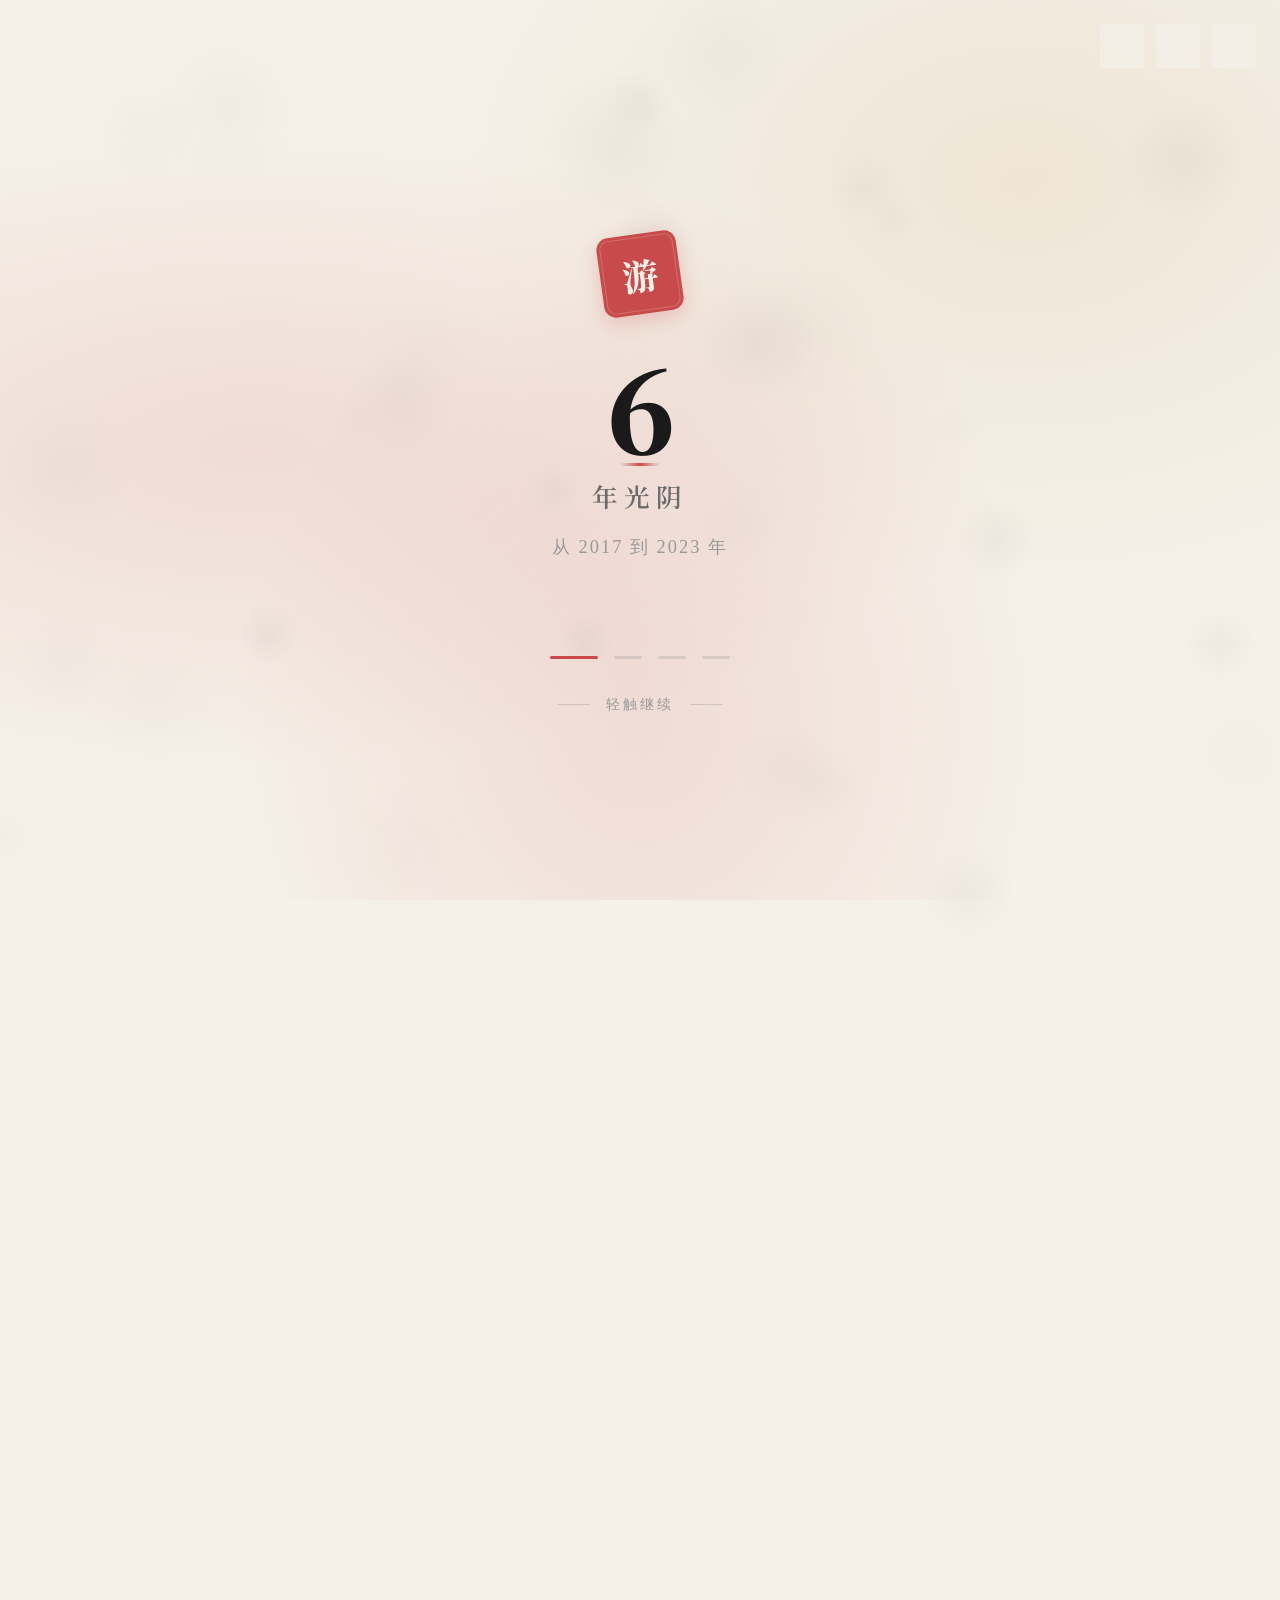
==== commit 329bf720: "feat: 城市旅游详情页 + 图片轮播/平铺双模式 - 新增 detail.html/css/js 城市详情页 - Hero 区域展示城市封面、印章、元信息 - 单记录自动展示详情，多记录用卡片列表" ====
--- a/UI/index.html
+++ b/UI/index.html
@@ -578,6 +578,27 @@
 									</svg>
 									<span id="detail-photos"></span> 张照片
 								</div>
+								<a
+									id="detail-link"
+									href="detail.html"
+									class="detail-link"
+								>
+									查看详情
+									<svg
+										viewBox="0 0 24 24"
+										fill="none"
+										stroke="currentColor"
+										stroke-width="1.5"
+									>
+										<line
+											x1="5"
+											y1="12"
+											x2="19"
+											y2="12"
+										/>
+										<polyline points="12 5 19 12 12 19" />
+									</svg>
+								</a>
 							</div>
 						</div>
 					</div>
--- a/UI/styles.css
+++ b/UI/styles.css
@@ -1063,6 +1063,40 @@
 	height: 14px;
 }
 
+.detail-link {
+	display: inline-flex;
+	align-items: center;
+	gap: 6px;
+	margin-top: 16px;
+	padding: 10px 24px;
+	font-family: var(--font-display);
+	font-size: 0.85rem;
+	font-weight: 600;
+	color: var(--ink-deep);
+	text-decoration: none;
+	letter-spacing: 2px;
+	border-radius: 40px;
+	background: var(--accent);
+	color: var(--paper);
+	transition: all 0.4s cubic-bezier(0.4, 0, 0.2, 1);
+	box-shadow: 0 4px 16px var(--accent-shadow);
+}
+
+.detail-link:hover {
+	transform: translateY(-2px);
+	box-shadow: 0 6px 24px var(--accent-shadow);
+}
+
+.detail-link svg {
+	width: 14px;
+	height: 14px;
+	transition: transform 0.3s ease;
+}
+
+.detail-link:hover svg {
+	transform: translateX(3px);
+}
+
 .timeline-section {
 	max-width: 1400px;
 	margin: 0 auto 48px;
